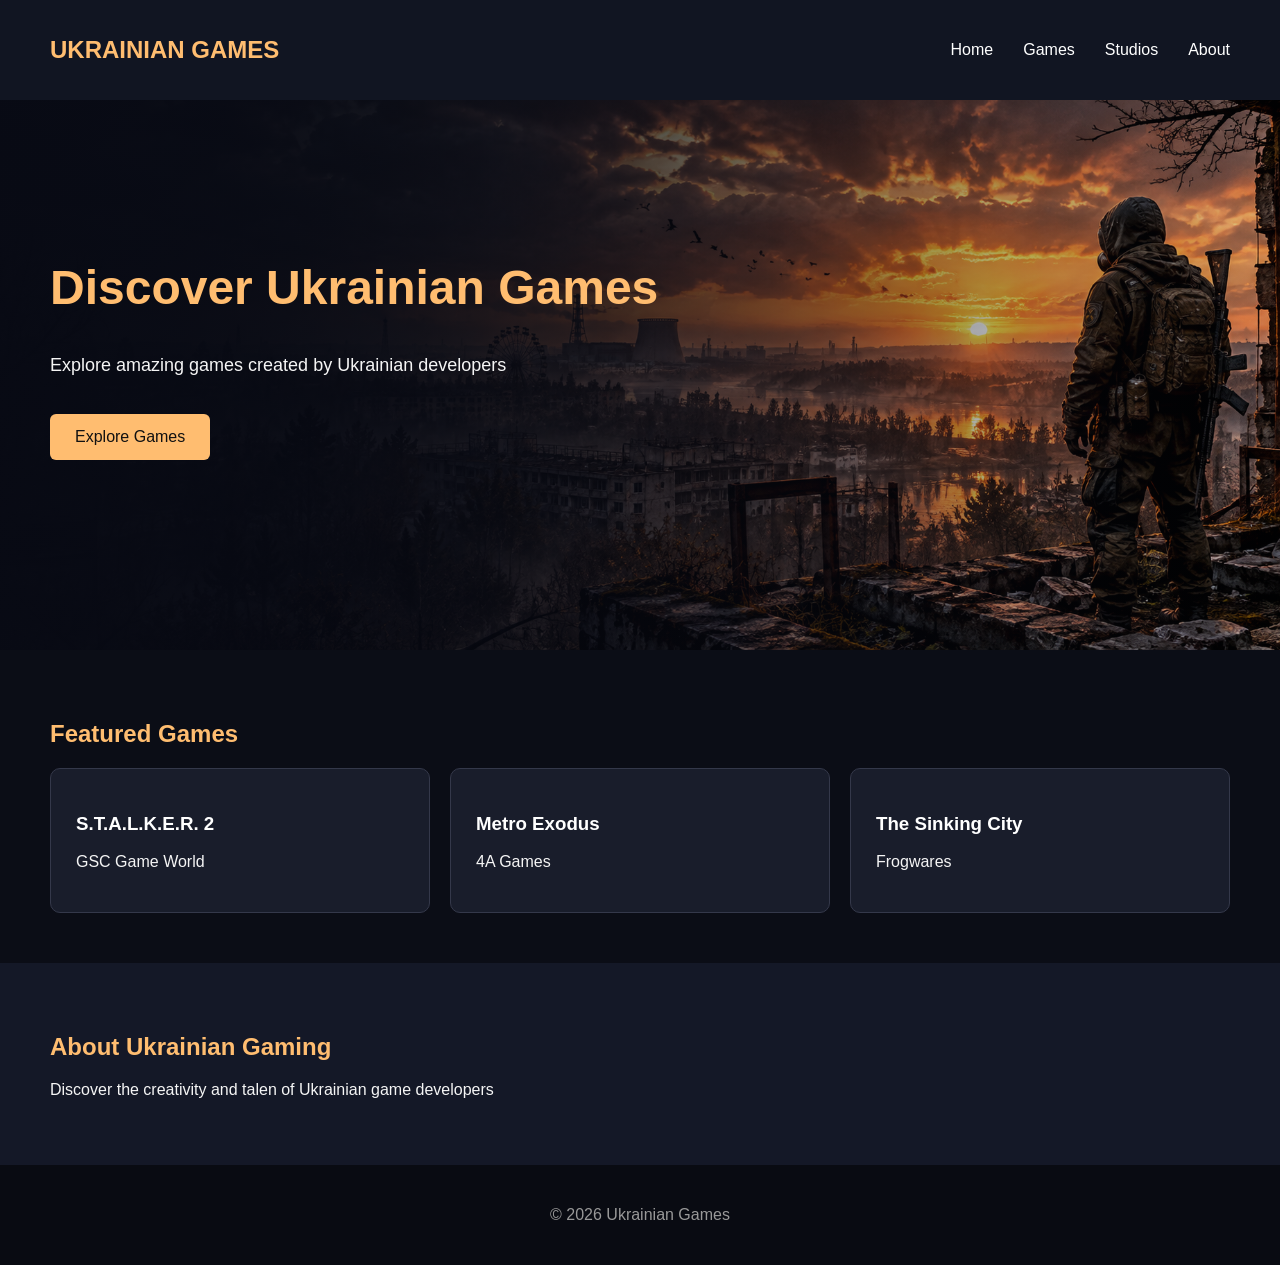
==== Index.html @ ab240a0f "Add files via upload" ====
<!DOCTYPE html>
<html lang="en">
    <head>
        <meta charset="UTF-8">
        <meta name="viewport"  content="width=device-width, initial-scale=1.0">
        <title>Ukrainian Games| Home</title>
        <link rel="stylesheet" href="style.css">
    </head>
    <body>
        <!--HEDER: LOGO AND NAVIGATION-->
        <header>
            <h1>UKRAINIAN GAMES</h1>
            <nav>
                <a href="index.html">Home</a>
                <a href="games.html">Games</a>
                <a href="studios.html">Studios</a>
                <a href="about.html">About</a>
            </nav>
        </header>
        <main>
            <!--Main banner-->
            <section class="hero">
                <h2>Discover Ukrainian Games</h2>
                <p>Explore amazing games created by Ukrainian developers</p>
                <a href="games.html">Explore Games</a>
            </section>
            <!--Featured games-->
            <section class="featured">
                <h2>Featured Games</h2>
                <div class="game-container">
                    <article class="game-card">
                        <h3>S.T.A.L.K.E.R. 2</h3>
                        <p>GSC Game World</p>
                    </article>
                    <article class="game-card">
                        <h3>Metro Exodus</h3>
                        <p>4A Games</p>
                    </article>
                    <article class="game-card">
                        <h3> The Sinking City</h3>
                        <p>Frogwares</p>
                    </article>
                    
                </div>
            </section>
            <!--About Section-->
            <section class="about-preview">
                <h2>About Ukrainian Gaming</h2>
                <p>Discover the creativity and talen of Ukrainian game developers</p>
            </section>
        </main>
        <footer>
            <p>&copy; 2026 Ukrainian Games</p>
        </footer>
    </body>
</html>
---- style.css ----
/* General page settings */
* {
    box-sizing: border-box;
}

body {
    margin: 0;
    background-color: #0b0d16;
    color: #f5f5f5;
    font-family: Arial, sans-serif;
}

/* Header and navigation */
header {
    background-color: #111522;
    padding: 20px 50px;
    display: flex;
    justify-content: space-between;
    align-items: center;
}

header h1 {
    color: #ffbd70;
    font-size: 24px;
}

nav {
    display: flex;
    gap: 30px;
}

nav a {
    color: white;
    text-decoration: none;
}

nav a:hover {
    color: #ffbd70;
}

/* Main banner */
.hero {
    min-height: 550px;
    padding: 120px 50px;

    background-image:
        linear-gradient(
            90deg,
            rgba(8, 10, 20, 0.95) 0%,
            rgba(8, 10, 20, 0.65) 45%,
            rgba(8, 10, 20, 0.1) 100%
        ),
        url("images/hero-bg.png");

    background-size: cover;
    background-position: center;
    background-repeat: no-repeat;
}

.hero h2 {
    font-size: 48px;
    color: #ffbd70;
}

.hero p {
    font-size: 18px;
}

.hero a {
    display: inline-block;
    margin-top: 20px;
    padding: 14px 25px;
    background-color: #ffbd70;
    color: #111111;
    text-decoration: none;
    border-radius: 6px;
}

/* Featured games */
.featured {
    padding: 50px;
}

.featured h2 {
    color: #ffbd70;
}

.game-container {
    display: flex;
    gap: 20px;
}

.game-card {
    flex: 1;
    background-color: #191d2b;
    padding: 25px;
    border: 1px solid #34384a;
    border-radius: 10px;
}

.game-card h3 {
    color: white;
}

/* About section */
.about-preview {
    padding: 50px;
    background-color: #141827;
}

.about-preview h2 {
    color: #ffbd70;
}

/* Footer */
footer {
    background-color: #090b12;
    text-align: center;
    padding: 25px;
    color: #999999;
}

/* Smaller screens */
@media (max-width: 700px) {
    header {
        flex-direction: column;
        padding: 20px;
    }

    nav {
        flex-wrap: wrap;
        justify-content: center;
        gap: 15px;
    }

    .hero {
        padding: 60px 20px;
    }

    .hero h2 {
        font-size: 34px;
    }

    .featured,
    .about-preview {
        padding: 25px 20px;
    }

    .game-container {
        flex-direction: column;
    }
}
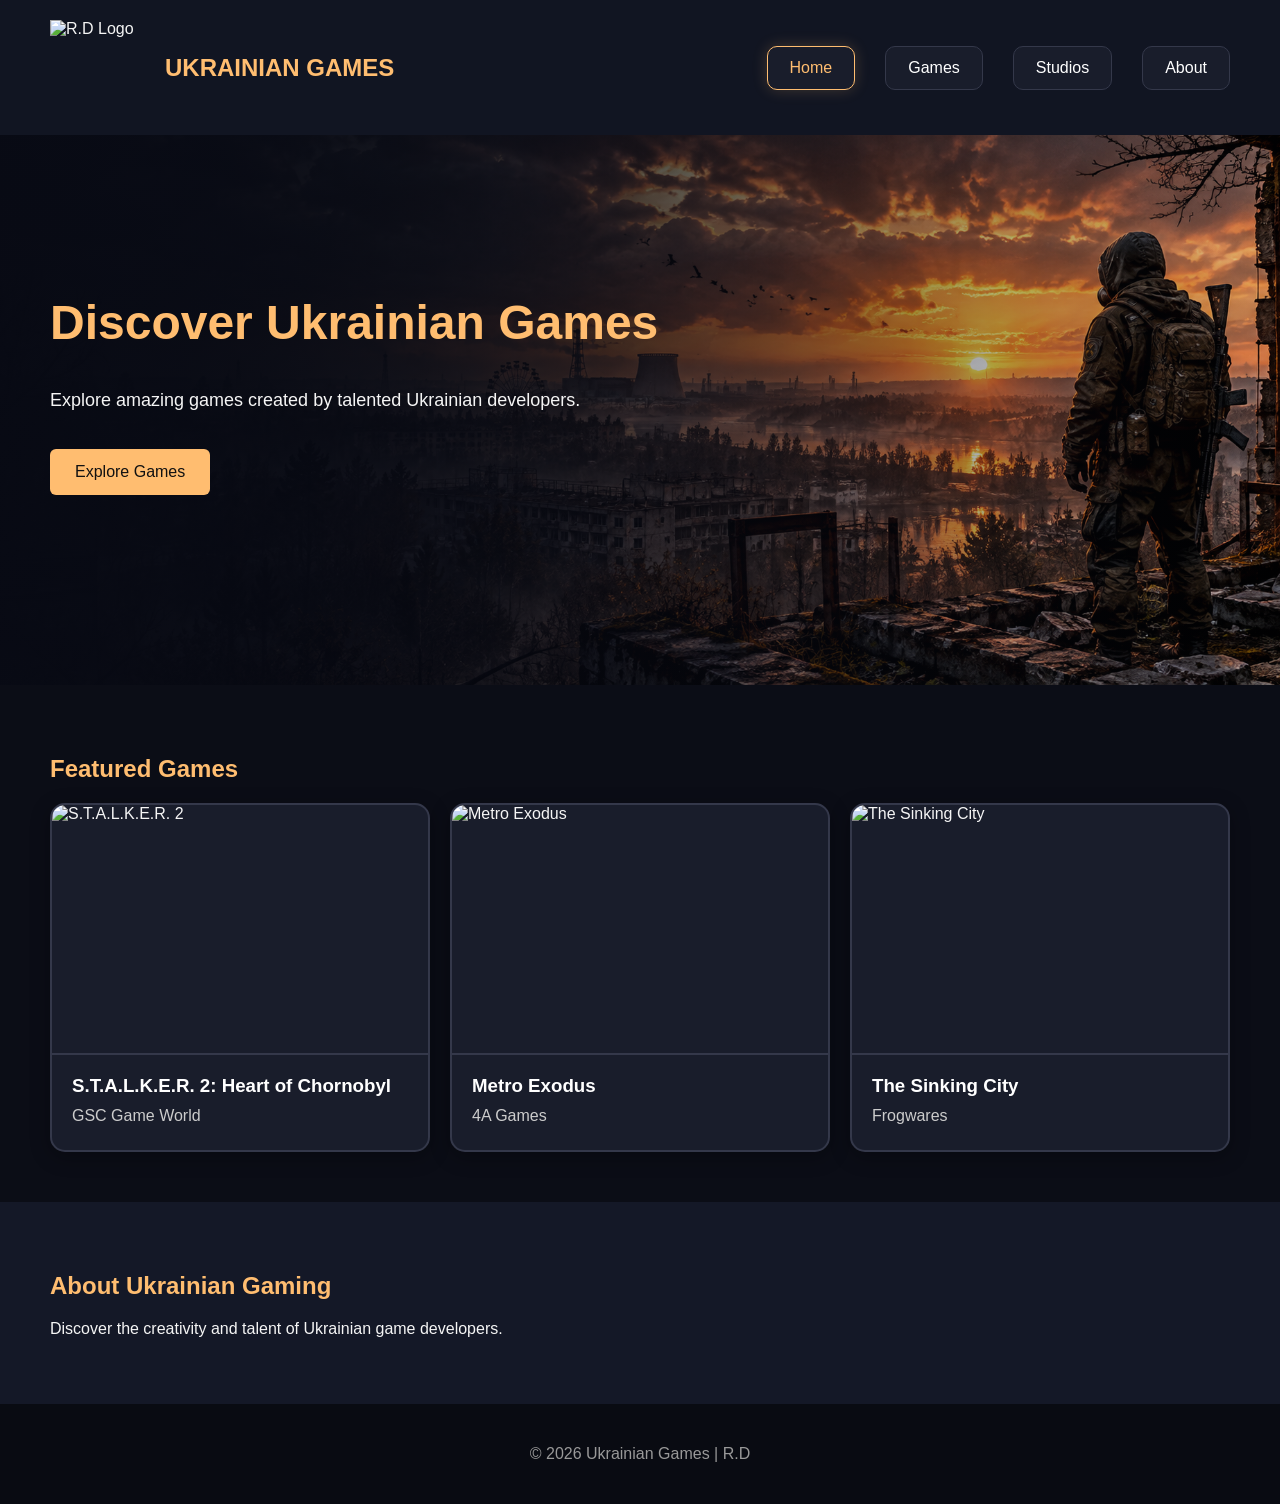
==== commit 87b617ac: "Add files via upload" ====
--- a/Index.html
+++ b/Index.html
@@ -1,56 +1,85 @@
+
 <!DOCTYPE html>
 <html lang="en">
-    <head>
-        <meta charset="UTF-8">
-        <meta name="viewport"  content="width=device-width, initial-scale=1.0">
-        <title>Ukrainian Games| Home</title>
-        <link rel="stylesheet" href="style.css">
-    </head>
-    <body>
-        <!--HEDER: LOGO AND NAVIGATION-->
-        <header>
+
+<head>
+    <meta charset="UTF-8">
+    <meta name="viewport" content="width=device-width, initial-scale=1.0">
+    <title>Ukrainian Games | Home</title>
+    <link rel="stylesheet" href="style.css">
+</head>
+
+<body>
+
+    <!-- Header: Logo and navigation -->
+    <header>
+        <div class="site-brand">
+            <img src="images/Logo.png" alt="R.D Logo" class="site-logo">
             <h1>UKRAINIAN GAMES</h1>
-            <nav>
-                <a href="index.html">Home</a>
-                <a href="games.html">Games</a>
-                <a href="studios.html">Studios</a>
-                <a href="about.html">About</a>
-            </nav>
-        </header>
-        <main>
-            <!--Main banner-->
-            <section class="hero">
-                <h2>Discover Ukrainian Games</h2>
-                <p>Explore amazing games created by Ukrainian developers</p>
-                <a href="games.html">Explore Games</a>
-            </section>
-            <!--Featured games-->
-            <section class="featured">
-                <h2>Featured Games</h2>
-                <div class="game-container">
-                    <article class="game-card">
-                        <h3>S.T.A.L.K.E.R. 2</h3>
-                        <p>GSC Game World</p>
-                    </article>
-                    <article class="game-card">
-                        <h3>Metro Exodus</h3>
-                        <p>4A Games</p>
-                    </article>
-                    <article class="game-card">
-                        <h3> The Sinking City</h3>
-                        <p>Frogwares</p>
-                    </article>
-                    
-                </div>
-            </section>
-            <!--About Section-->
-            <section class="about-preview">
-                <h2>About Ukrainian Gaming</h2>
-                <p>Discover the creativity and talen of Ukrainian game developers</p>
-            </section>
-        </main>
-        <footer>
-            <p>&copy; 2026 Ukrainian Games</p>
-        </footer>
-    </body>
-</html>+        </div>
+
+        <nav>
+            <a href="index.html" class="active">Home</a>
+            <a href="games.html">Games</a>
+            <a href="studios.html">Studios</a>
+            <a href="about.html">About</a>
+        </nav>
+    </header>
+
+    <main>
+
+        <!-- Main banner -->
+        <section class="hero">
+            <h2>Discover Ukrainian Games</h2>
+            <p>
+                Explore amazing games created by
+                talented Ukrainian developers.
+            </p>
+            <a href="games.html">Explore Games</a>
+        </section>
+
+        <!-- Featured games -->
+        <section class="featured">
+            <h2>Featured Games</h2>
+
+            <div class="game-container">
+
+                <article class="game-card">
+                    <img src="images/Stalker.jpg" alt="S.T.A.L.K.E.R. 2">
+                    <h3>S.T.A.L.K.E.R. 2: Heart of Chornobyl</h3>
+                    <p>GSC Game World</p>
+                </article>
+
+                <article class="game-card">
+                    <img src="images/Metro.jpg" alt="Metro Exodus">
+                    <h3>Metro Exodus</h3>
+                    <p>4A Games</p>
+                </article>
+
+                <article class="game-card">
+                    <img src="images/SinkingCity.jpg" alt="The Sinking City">
+                    <h3>The Sinking City</h3>
+                    <p>Frogwares</p>
+                </article>
+
+            </div>
+        </section>
+
+        <!-- About Ukrainian gaming -->
+        <section class="about-preview">
+            <h2>About Ukrainian Gaming</h2>
+            <p>
+                Discover the creativity and talent of
+                Ukrainian game developers.
+            </p>
+        </section>
+
+    </main>
+
+    <!-- Footer -->
+    <footer>
+        <p>&copy; 2026 Ukrainian Games | R.D</p>
+    </footer>
+
+</body>
+</html>
--- a/style.css
+++ b/style.css
@@ -30,14 +30,36 @@
     gap: 30px;
 }
 
+
+/* Navigation buttons */
 nav a {
-    color: white;
+    display: inline-block;
+    color: #ffffff;
     text-decoration: none;
-}
-
+    padding: 12px 22px;
+    background-color: #191d2b;
+    border: 1px solid #34384a;
+    border-radius: 10px;
+
+    transition: all 0.3s ease;
+}
+
+/* Hover animation */
 nav a:hover {
     color: #ffbd70;
-}
+    background-color: #242033;
+    border-color: #ffbd70;
+
+    transform: translateY(-5px);
+    box-shadow: 0 0 20px rgba(255, 189, 112, 0.35);
+}
+
+/* Keyboard navigation */
+nav a:focus-visible {
+    outline: 2px solid #ffbd70;
+    outline-offset: 3px;
+}
+
 
 /* Main banner */
 .hero {
@@ -91,13 +113,42 @@
     gap: 20px;
 }
 
+
 .game-card {
     flex: 1;
+    min-width: 0;
     background-color: #191d2b;
-    padding: 25px;
-    border: 1px solid #34384a;
-    border-radius: 10px;
-}
+    border: 2px solid #34384a;
+    border-radius: 15px;
+    overflow: hidden;
+    transition: all 0.3s ease;
+    box-shadow: 0 5px 20px rgba(0, 0, 0, 0.3);
+}
+
+.game-card:hover {
+    transform: translateY(-8px);
+    border-color: #ffbd70;
+    box-shadow: 0 0 25px rgba(255, 189, 112, 0.35);
+}
+
+.game-card img {
+    display: block;
+    width: 100%;
+    height: 250px;
+    object-fit: cover;
+    border-bottom: 2px solid #34384a;
+}
+
+.game-card h3 {
+    color: #ffbd70;
+    margin: 20px 20px 10px;
+}
+
+.game-card p {
+    color: #cccccc;
+    margin: 0 20px 25px;
+}
+
 
 .game-card h3 {
     color: white;
@@ -151,3 +202,298 @@
         flex-direction: column;
     }
 }
+
+/* Logo and website title */
+.site-brand {
+    display: flex;
+    align-items: center;
+    gap: 20px;
+}
+
+.site-logo {
+    width: 95px;
+    height: 95px;
+    object-fit: contain;
+    transition: transform 0.3s ease, filter 0.3s ease;
+}
+
+.site-logo:hover {
+    transform: scale(1.08);
+    filter: drop-shadow(0 0 12px rgba(255, 189, 112, 0.5));
+}
+
+.site-brand h1 {
+    margin: 0;
+    color: #ffbd70;
+}
+
+/* Mobile layout */
+@media (max-width: 700px) {
+    .site-brand {
+        justify-content: center;
+        gap: 10px;
+    }
+
+    .site-logo {
+        width: 70px;
+        height: 70px;
+    }
+
+    .site-brand h1 {
+        font-size: 20px;
+    }
+}
+
+/* Games page */
+.games-page {
+    padding: 70px 50px 100px;
+    min-height: 80vh;
+}
+
+.games-page h2 {
+    text-align: center;
+    color: #ffbd70;
+    font-size: 38px;
+    margin-bottom: 15px;
+}
+
+.games-intro {
+    text-align: center;
+    color: #cccccc;
+    font-size: 18px;
+    margin-bottom: 50px;
+}
+
+.games-page .game-card {
+    display: flex;
+    flex-direction: column;
+}
+
+.games-page .game-card img {
+    height: 260px;
+    object-fit: cover;
+}
+
+.games-page .game-card .studio-name {
+    color: #ffbd70;
+    font-weight: bold;
+    margin-bottom: 12px;
+}
+
+.games-page .game-card p:last-child {
+    line-height: 1.6;
+}
+
+/* Active navigation */
+nav a.active {
+    color: #ffbd70;
+    border-color: #ffbd70;
+    box-shadow: 0 0 15px rgba(255, 189, 112, 0.2);
+}
+
+/* Mobile */
+@media (max-width: 700px) {
+    .games-page {
+        padding: 40px 20px;
+    }
+
+    .games-page h2 {
+        font-size: 28px;
+    }
+
+    .games-page .game-card img {
+        height: 220px;
+    }
+}
+
+/* =================================
+   GAMES PAGE
+================================= */
+
+.games-page {
+    padding: 60px 50px;
+}
+
+.games-heading {
+    text-align: center;
+    margin-bottom: 70px;
+}
+
+.games-heading h2 {
+    font-size: 42px;
+    color: #ffbd70;
+}
+
+.games-heading p {
+    color: #cccccc;
+    font-size: 18px;
+}
+
+/* Featured games */
+.featured-games {
+    margin-bottom: 90px;
+}
+
+.featured-games h2,
+.more-games h2 {
+    color: #ffbd70;
+    font-size: 30px;
+}
+
+.featured-games > p,
+.more-games > p {
+    color: #cccccc;
+    margin-bottom: 30px;
+}
+
+.games-page .game-container {
+    display: grid;
+    grid-template-columns: repeat(3, minmax(0, 1fr));
+    gap: 25px;
+}
+
+.games-page .game-card {
+    min-width: 0;
+    padding: 0;
+    overflow: hidden;
+}
+
+.games-page .game-card img {
+    width: 100%;
+    height: 250px;
+    object-fit: cover;
+    display: block;
+}
+
+.games-page .game-card h3 {
+    color: #ffbd70;
+    margin: 20px;
+}
+
+.games-page .game-card p {
+    margin: 15px 20px;
+    line-height: 1.6;
+}
+
+.games-page .game-card p:last-child {
+    margin-bottom: 25px;
+}
+
+.games-page .studio-name {
+    color: #ffbd70;
+    font-weight: bold;
+}
+
+/* More games grid */
+.more-games {
+    margin-bottom: 80px;
+}
+
+.more-games-grid {
+    display: grid;
+    grid-template-columns: repeat(3, minmax(0, 1fr));
+    gap: 25px;
+}
+
+.small-game-card {
+    min-width: 0;
+    background-color: #191d2b;
+    border: 2px solid #34384a;
+    border-radius: 15px;
+    overflow: hidden;
+    transition: all 0.3s ease;
+    box-shadow: 0 5px 20px rgba(0,0,0,0.3);
+}
+
+.small-game-card:hover {
+    transform: translateY(-8px);
+    border-color: #ffbd70;
+    box-shadow: 0 0 25px rgba(255,189,112,0.35);
+}
+
+.small-game-card img {
+    display: block;
+    width: 100%;
+    height: 200px;
+    object-fit: cover;
+}
+
+.small-game-info {
+    padding: 20px;
+}
+
+.small-game-info h3 {
+    color: #ffbd70;
+    margin: 0 0 12px;
+}
+
+.small-game-info p {
+    color: #ffffff;
+    margin: 0 0 15px;
+}
+
+.small-game-info span {
+    display: inline-block;
+    background-color: #242033;
+    color: #ffbd70;
+    border: 1px solid #34384a;
+    border-radius: 6px;
+    padding: 7px 12px;
+    font-size: 13px;
+}
+
+/* Bottom message */
+.games-message {
+    background-color: #141827;
+    padding: 45px;
+    border: 1px solid #34384a;
+    border-radius: 15px;
+    text-align: center;
+}
+
+.games-message h2 {
+    color: #ffbd70;
+}
+
+.games-message p {
+    color: #cccccc;
+    line-height: 1.8;
+    max-width: 750px;
+    margin: 0 auto;
+}
+
+/* Active navigation */
+nav a.active {
+    color: #ffbd70;
+    border-color: #ffbd70;
+    box-shadow: 0 0 15px rgba(255,189,112,0.2);
+}
+
+/* Tablet */
+@media (max-width: 1000px) {
+    .games-page .game-container,
+    .more-games-grid {
+        grid-template-columns: repeat(2, minmax(0, 1fr));
+    }
+}
+
+/* Mobile */
+@media (max-width: 700px) {
+    .games-page {
+        padding: 35px 20px;
+    }
+
+    .games-heading h2 {
+        font-size: 30px;
+    }
+
+    .games-page .game-container,
+    .more-games-grid {
+        grid-template-columns: 1fr;
+    }
+
+    .games-message {
+        padding: 25px;
+    }
+}
+
